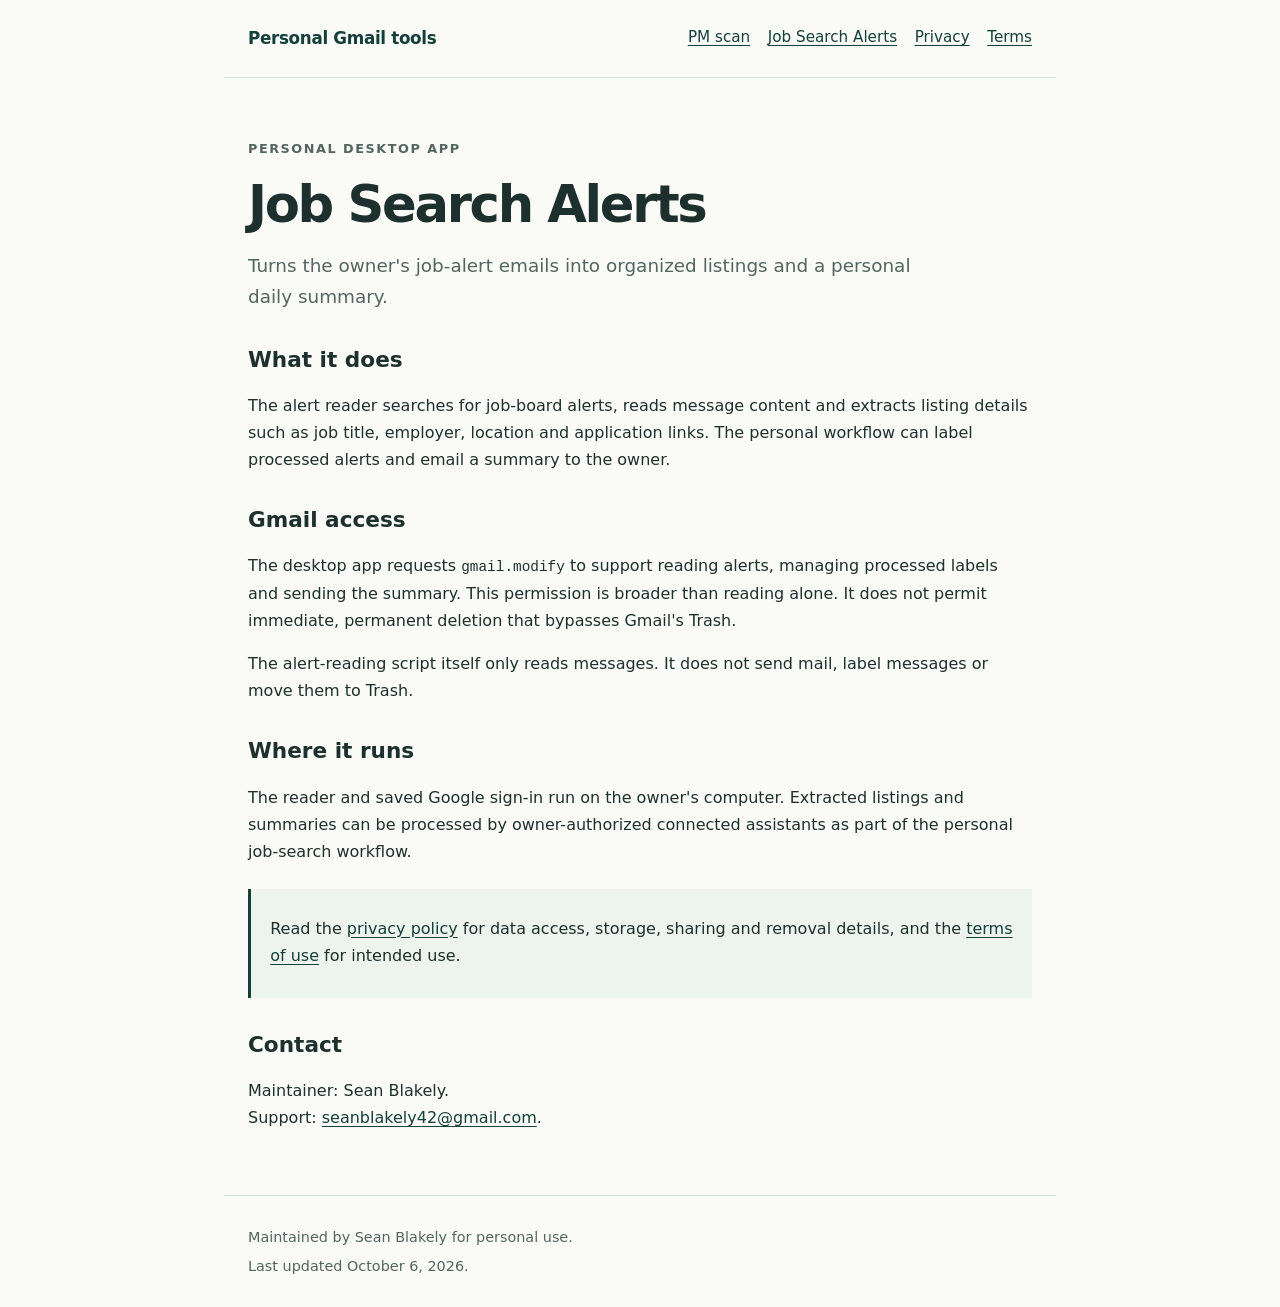
==== job-search-alerts/index.html @ b17b65d0 "Publish personal Gmail app information and policies" ====
<!doctype html>
<html lang="en"><head><meta charset="utf-8"><meta name="viewport" content="width=device-width,initial-scale=1"><meta name="robots" content="noindex"><meta name="description" content="Information and privacy practices for Sean Blakely's personal Gmail tools."><title>Job Search Alerts | Personal Gmail tools</title><link rel="icon" type="image/svg+xml" href="data:image/svg+xml,%3Csvg%20xmlns%3D%22http%3A//www.w3.org/2000/svg%22%20viewBox%3D%220%200%2032%2032%22%3E%3Crect%20width%3D%2232%22%20height%3D%2232%22%20rx%3D%228%22%20fill%3D%22%23153f3a%22/%3E%3Cpath%20d%3D%22M8%2011h16v12H8zM8%2011l8%207%208-7%22%20fill%3D%22none%22%20stroke%3D%22%23e9f2ed%22%20stroke-width%3D%222%22/%3E%3C/svg%3E"><link rel="stylesheet" href="../style.css"></head>
<body><a class="skip" href="#main">Skip to content</a><header><a class="brand" href="../">Personal Gmail tools</a><nav aria-label="Main navigation"><a href="../pm-scan/">PM scan</a><a href="../job-search-alerts/">Job Search Alerts</a><a href="../privacy/">Privacy</a><a href="../terms/">Terms</a></nav></header>
<main id="main"><p class="eyebrow">Personal desktop app</p><h1>Job Search Alerts</h1><p class="intro">Turns the owner's job-alert emails into organized listings and a personal daily summary.</p><h2>What it does</h2><p>The alert reader searches for job-board alerts, reads message content and extracts listing details such as job title, employer, location and application links. The personal workflow can label processed alerts and email a summary to the owner.</p><h2>Gmail access</h2><p>The desktop app requests <code>gmail.modify</code> to support reading alerts, managing processed labels and sending the summary. This permission is broader than reading alone. It does not permit immediate, permanent deletion that bypasses Gmail's Trash.</p><p>The alert-reading script itself only reads messages. It does not send mail, label messages or move them to Trash.</p><h2>Where it runs</h2><p>The reader and saved Google sign-in run on the owner's computer. Extracted listings and summaries can be processed by owner-authorized connected assistants as part of the personal job-search workflow.</p><div class="note"><p>Read the <a href="../privacy/">privacy policy</a> for data access, storage, sharing and removal details, and the <a href="../terms/">terms of use</a> for intended use.</p></div><h2>Contact</h2><p>Maintainer: Sean Blakely.<br>Support: <a href="mailto:seanblakely42@gmail.com">seanblakely42@gmail.com</a>.</p></main><footer><p>Maintained by Sean Blakely for personal use.</p><p>Last updated October 6, 2026.</p></footer></body></html>
---- style.css ----
:root {color-scheme:light;--ink:#1d302d;--muted:#526560;--paper:#fafbf7;--line:#d6e1dc;--accent:#153f3a;--wash:#edf3ed;}
* {box-sizing:border-box}html {font-size:100%}body {margin:0;background:var(--paper);color:var(--ink);font-family:system-ui,-apple-system,"Segoe UI",sans-serif;font-size:1rem;line-height:1.7}
a {color:var(--accent);text-underline-offset:3px}a:hover {text-decoration-thickness:2px}a:focus-visible {outline:3px solid #b06c23;outline-offset:4px}
.skip {position:absolute;left:-9999px}.skip:focus {left:1rem;top:1rem;background:white;z-index:3;padding:.5rem}
header,main,footer {max-width:52rem;margin:auto;padding:1.5rem}header {display:flex;align-items:center;justify-content:space-between;gap:1rem;border-bottom:1px solid var(--line);flex-wrap:wrap}
.brand {font-weight:750;text-decoration:none;font-size:1.05rem;letter-spacing:-.02em}nav {display:flex;gap:1.1rem;flex-wrap:wrap}nav a {font-size:.95rem}
main {padding-top:3rem;padding-bottom:3rem}h1 {font-size:clamp(2rem,6vw,3.2rem);line-height:1.13;letter-spacing:-.045em;margin:0 0 1rem}h2 {font-size:1.35rem;line-height:1.35;margin-top:2rem}p {margin:.8rem 0 1rem}.intro {font-size:1.15rem;max-width:44rem;color:var(--muted)}.eyebrow {text-transform:uppercase;letter-spacing:.12em;font-size:.8rem;font-weight:650;color:var(--muted)}
.apps {display:grid;grid-template-columns:1fr 1fr;gap:1rem;margin-top:2rem}.app {border:1px solid var(--line);padding:1.5rem;border-radius:.6rem;background:white}.app h2 {margin:0 0 .6rem}.app p {margin:.6rem 0}.scope {display:inline-block;padding:.2rem .6rem;background:var(--wash);border-radius:.3rem;font-size:.9rem}.note {border-left:3px solid var(--accent);padding:.8rem 1.2rem;background:var(--wash);margin:1.5rem 0}li {margin:.5rem 0}code {font-size:.9em;overflow-wrap:anywhere}footer {border-top:1px solid var(--line);font-size:.9rem;color:var(--muted)}footer p {margin:.3rem 0}hr {border:0;border-top:1px solid var(--line);margin:2rem 0}
@media(max-width:600px) {.apps {grid-template-columns:1fr}header,main,footer {padding-left:1.2rem;padding-right:1.2rem}main {padding-top:2rem}nav {gap:.9rem}}
@media(prefers-reduced-motion:reduce) {* {scroll-behavior:auto}}
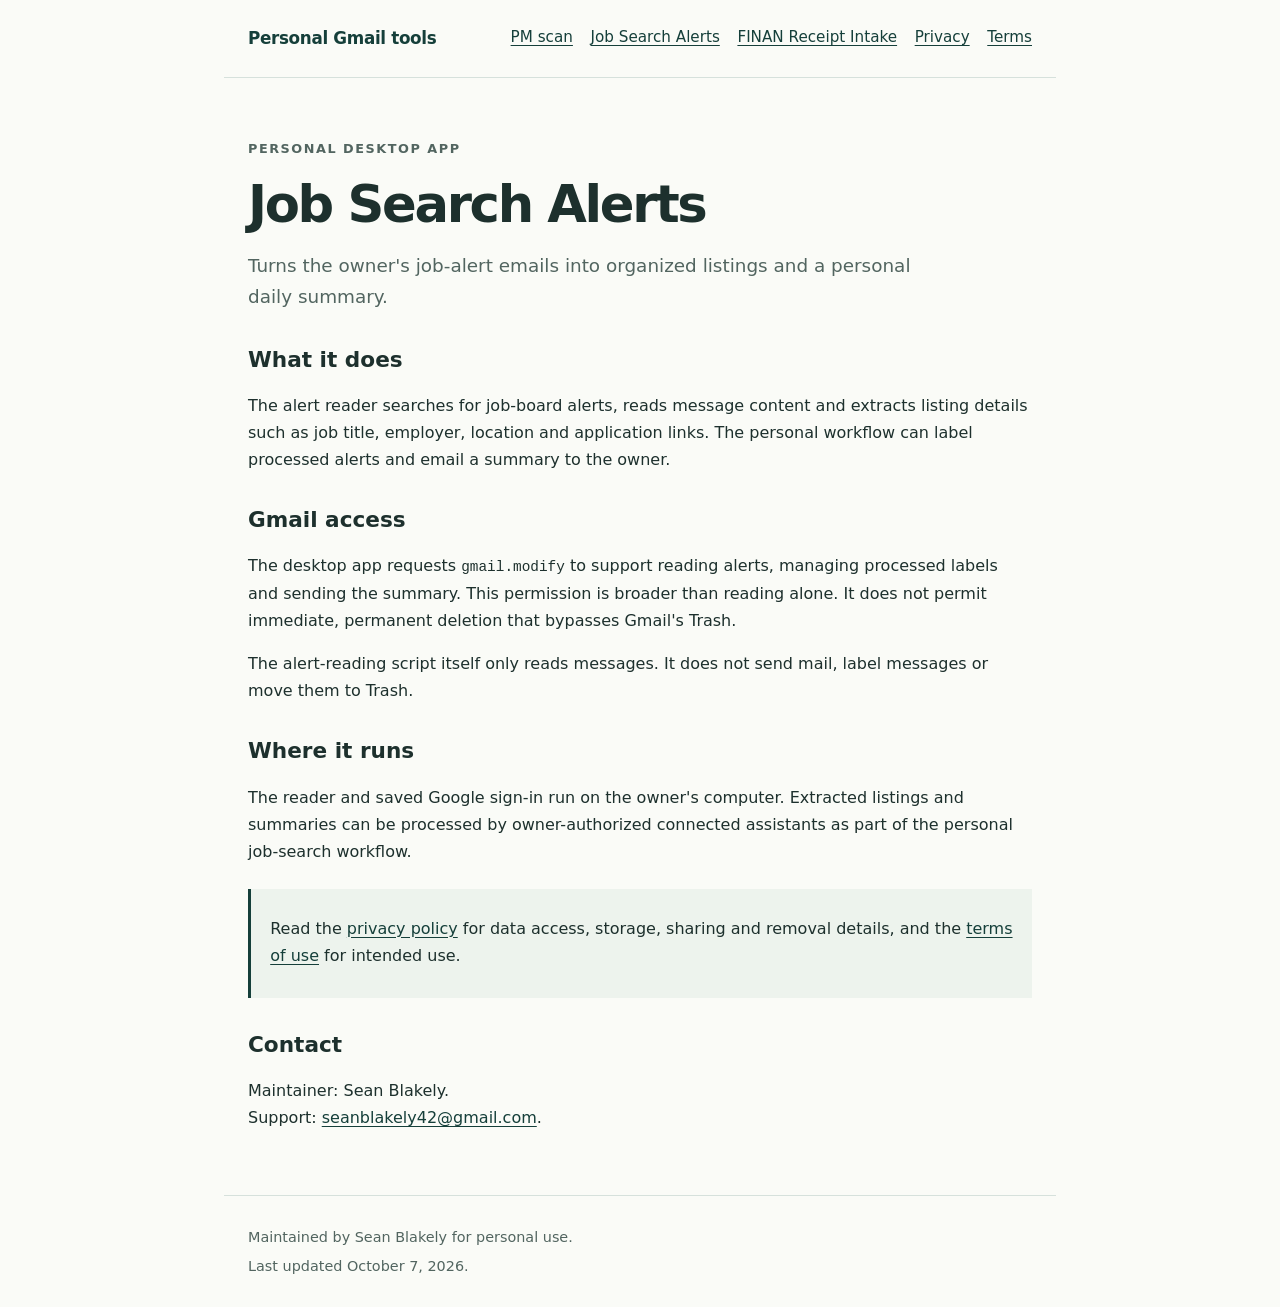
==== commit 785c695f: "Add FINAN receipt app information and policies" ====
--- a/job-search-alerts/index.html
+++ b/job-search-alerts/index.html
@@ -1,4 +1,4 @@
 <!doctype html>
 <html lang="en"><head><meta charset="utf-8"><meta name="viewport" content="width=device-width,initial-scale=1"><meta name="robots" content="noindex"><meta name="description" content="Information and privacy practices for Sean Blakely's personal Gmail tools."><title>Job Search Alerts | Personal Gmail tools</title><link rel="icon" type="image/svg+xml" href="data:image/svg+xml,%3Csvg%20xmlns%3D%22http%3A//www.w3.org/2000/svg%22%20viewBox%3D%220%200%2032%2032%22%3E%3Crect%20width%3D%2232%22%20height%3D%2232%22%20rx%3D%228%22%20fill%3D%22%23153f3a%22/%3E%3Cpath%20d%3D%22M8%2011h16v12H8zM8%2011l8%207%208-7%22%20fill%3D%22none%22%20stroke%3D%22%23e9f2ed%22%20stroke-width%3D%222%22/%3E%3C/svg%3E"><link rel="stylesheet" href="../style.css"></head>
-<body><a class="skip" href="#main">Skip to content</a><header><a class="brand" href="../">Personal Gmail tools</a><nav aria-label="Main navigation"><a href="../pm-scan/">PM scan</a><a href="../job-search-alerts/">Job Search Alerts</a><a href="../privacy/">Privacy</a><a href="../terms/">Terms</a></nav></header>
-<main id="main"><p class="eyebrow">Personal desktop app</p><h1>Job Search Alerts</h1><p class="intro">Turns the owner's job-alert emails into organized listings and a personal daily summary.</p><h2>What it does</h2><p>The alert reader searches for job-board alerts, reads message content and extracts listing details such as job title, employer, location and application links. The personal workflow can label processed alerts and email a summary to the owner.</p><h2>Gmail access</h2><p>The desktop app requests <code>gmail.modify</code> to support reading alerts, managing processed labels and sending the summary. This permission is broader than reading alone. It does not permit immediate, permanent deletion that bypasses Gmail's Trash.</p><p>The alert-reading script itself only reads messages. It does not send mail, label messages or move them to Trash.</p><h2>Where it runs</h2><p>The reader and saved Google sign-in run on the owner's computer. Extracted listings and summaries can be processed by owner-authorized connected assistants as part of the personal job-search workflow.</p><div class="note"><p>Read the <a href="../privacy/">privacy policy</a> for data access, storage, sharing and removal details, and the <a href="../terms/">terms of use</a> for intended use.</p></div><h2>Contact</h2><p>Maintainer: Sean Blakely.<br>Support: <a href="mailto:seanblakely42@gmail.com">seanblakely42@gmail.com</a>.</p></main><footer><p>Maintained by Sean Blakely for personal use.</p><p>Last updated October 6, 2026.</p></footer></body></html>+<body><a class="skip" href="#main">Skip to content</a><header><a class="brand" href="../">Personal Gmail tools</a><nav aria-label="Main navigation"><a href="../pm-scan/">PM scan</a><a href="../job-search-alerts/">Job Search Alerts</a><a href="../finan-receipts/">FINAN Receipt Intake</a><a href="../privacy/">Privacy</a><a href="../terms/">Terms</a></nav></header>
+<main id="main"><p class="eyebrow">Personal desktop app</p><h1>Job Search Alerts</h1><p class="intro">Turns the owner's job-alert emails into organized listings and a personal daily summary.</p><h2>What it does</h2><p>The alert reader searches for job-board alerts, reads message content and extracts listing details such as job title, employer, location and application links. The personal workflow can label processed alerts and email a summary to the owner.</p><h2>Gmail access</h2><p>The desktop app requests <code>gmail.modify</code> to support reading alerts, managing processed labels and sending the summary. This permission is broader than reading alone. It does not permit immediate, permanent deletion that bypasses Gmail's Trash.</p><p>The alert-reading script itself only reads messages. It does not send mail, label messages or move them to Trash.</p><h2>Where it runs</h2><p>The reader and saved Google sign-in run on the owner's computer. Extracted listings and summaries can be processed by owner-authorized connected assistants as part of the personal job-search workflow.</p><div class="note"><p>Read the <a href="../privacy/">privacy policy</a> for data access, storage, sharing and removal details, and the <a href="../terms/">terms of use</a> for intended use.</p></div><h2>Contact</h2><p>Maintainer: Sean Blakely.<br>Support: <a href="mailto:seanblakely42@gmail.com">seanblakely42@gmail.com</a>.</p></main><footer><p>Maintained by Sean Blakely for personal use.</p><p>Last updated October 7, 2026.</p></footer></body></html>
